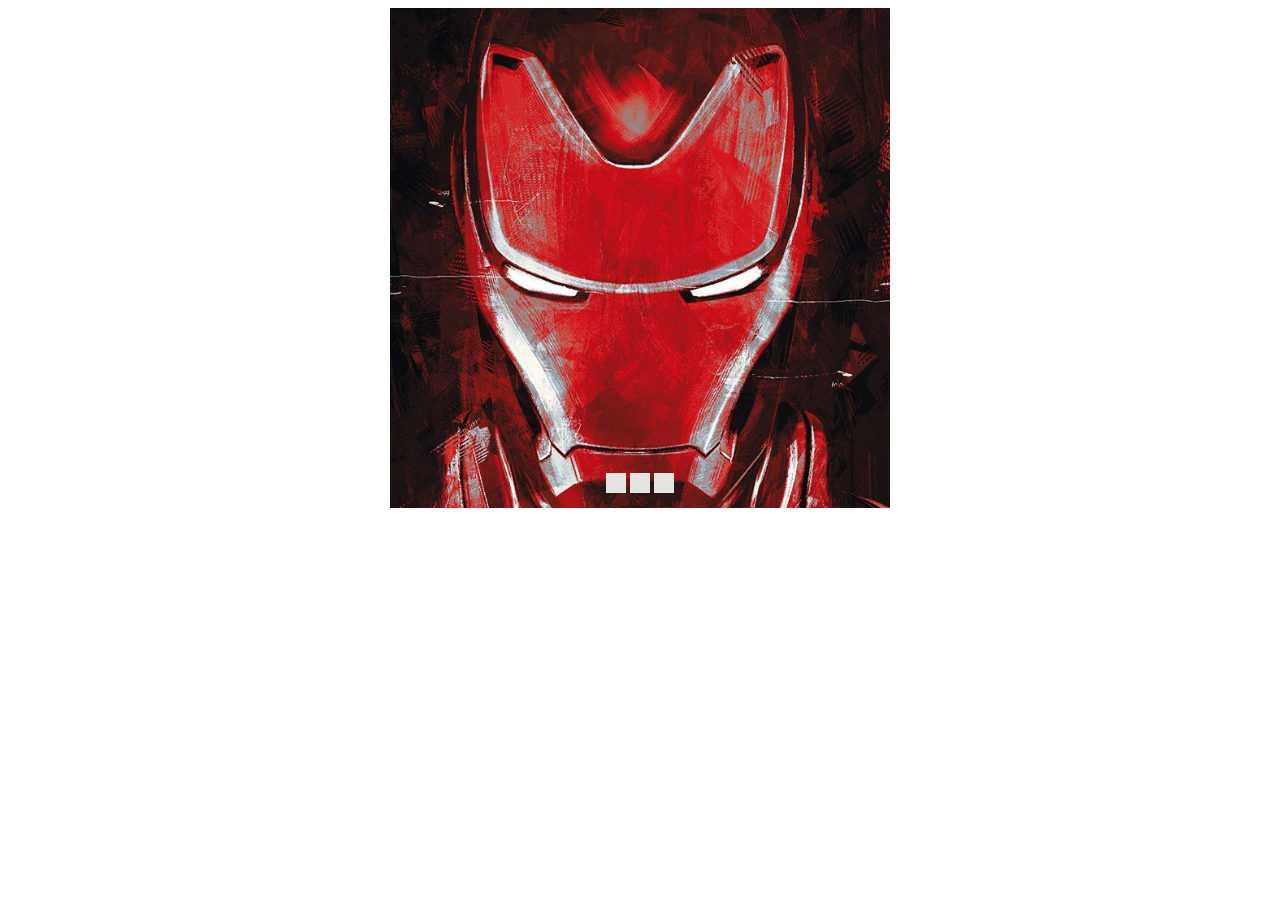
==== five/index.html @ d02e34af "Fourth attempt at building image slider from scratch" ====
<!DOCTYPE html>
<html lang="en">
<head>
  <meta charset="UTF-8">
  <meta name="viewport" content="width=device-width, initial-scale=1.0">
  <meta name="author" content="Adam Hauze">
  <meta name="description" content="The purpose of this webpage is to further practice building image sliders.">
  <title>Image Slider</title>
  <link rel="stylesheet" href="styles.css">
</head>
<body>
  <div class="slide-container">

    <span id="slider-image-1"></span>
    <span id="slider-image-2"></span>
    <span id="slider-image-3"></span>

    <div class="image-container">
      <img src="images/ignmpCN.png" class="slider-image" alt="Iron man">
      <img src="images/OhSfTbd.png" class="slider-image" alt="Rocket">
      <img src="images/oUfRGHl.png" class="slider-image" alt="Thor">
    </div>

    <div class="button-container">
      <a href="#slider-image-1" class="slider-button"></a>
      <a href="#slider-image-2" class="slider-button"></a>
      <a href="#slider-image-3" class="slider-button"></a>
    </div>
  </div>
</body>
</html>
---- five/styles.css ----
.slide-container {
  width: 500px;
  height: 500px;
  overflow: hidden;
  text-align: center;
  margin: 0 auto;
}

.image-container {
  width: 1500px;
  height: 500px;
  transition: left 2s;
  margin: 0px;
  padding: 0px;
}

.slider-image {
  float: left;
  position: relative;
}

.button-container {
  top: -35px;
  position: relative;
}

.slider-button {
  height: 20px;
  width: 20px;
  background-color: rgb(230, 227, 227);
  display: inline-block;
}
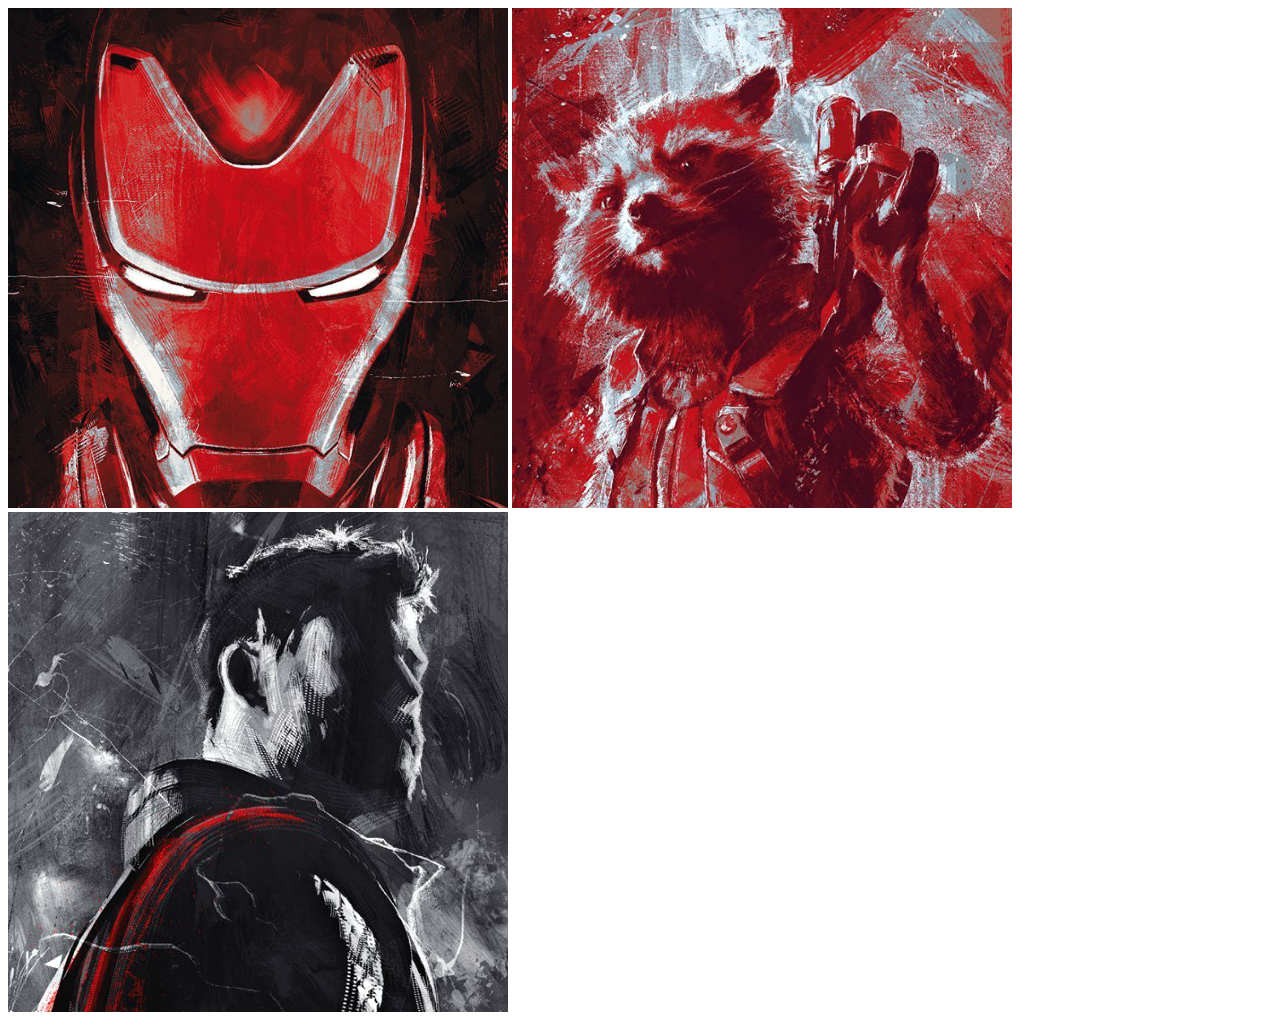
==== commit 49ee48ba: "Finished building image slider from scratch for the fourth time." ====
--- a/five/index.html
+++ b/five/index.html
@@ -6,7 +6,7 @@
   <meta name="author" content="Adam Hauze">
   <meta name="description" content="The purpose of this webpage is to further practice building image sliders.">
   <title>Image Slider</title>
-  <link rel="stylesheet" href="styles.css">
+  <link rel="stylesheet" href="styles.cssi">
 </head>
 <body>
   <div class="slide-container">
